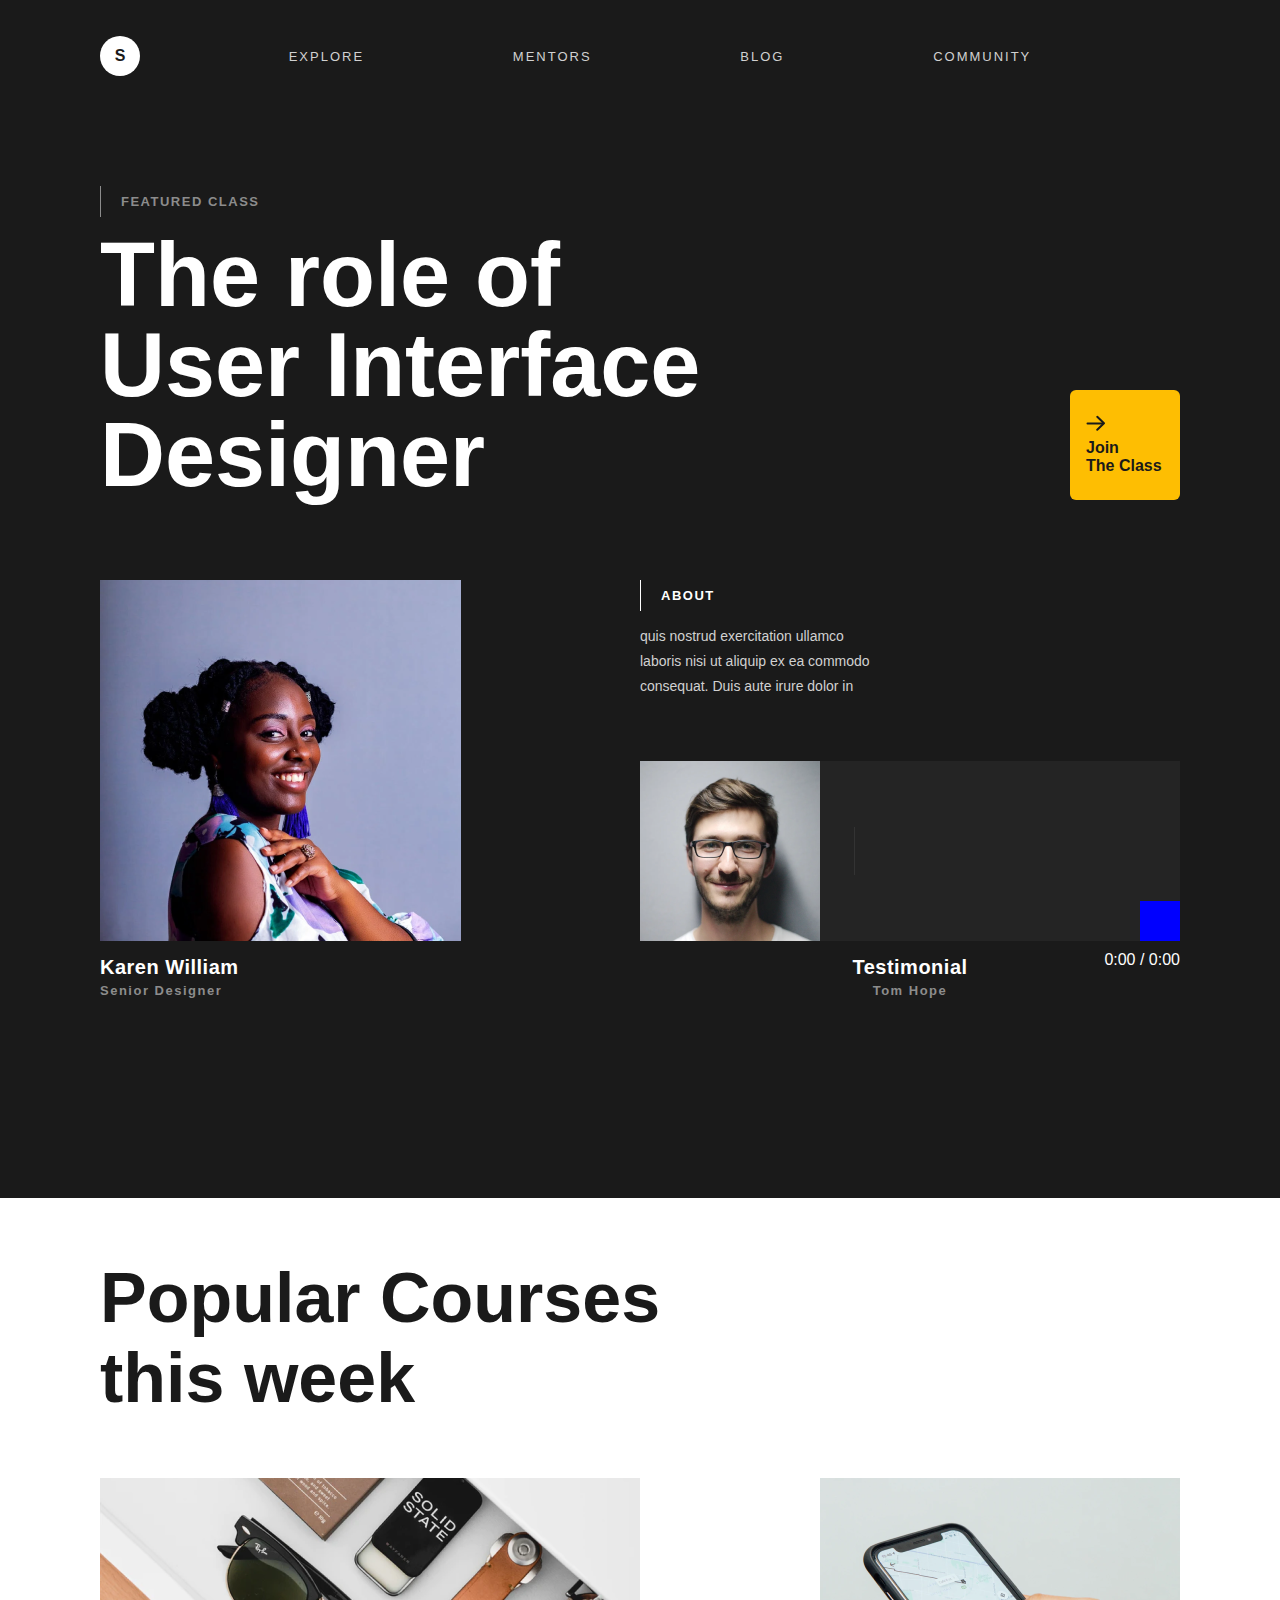
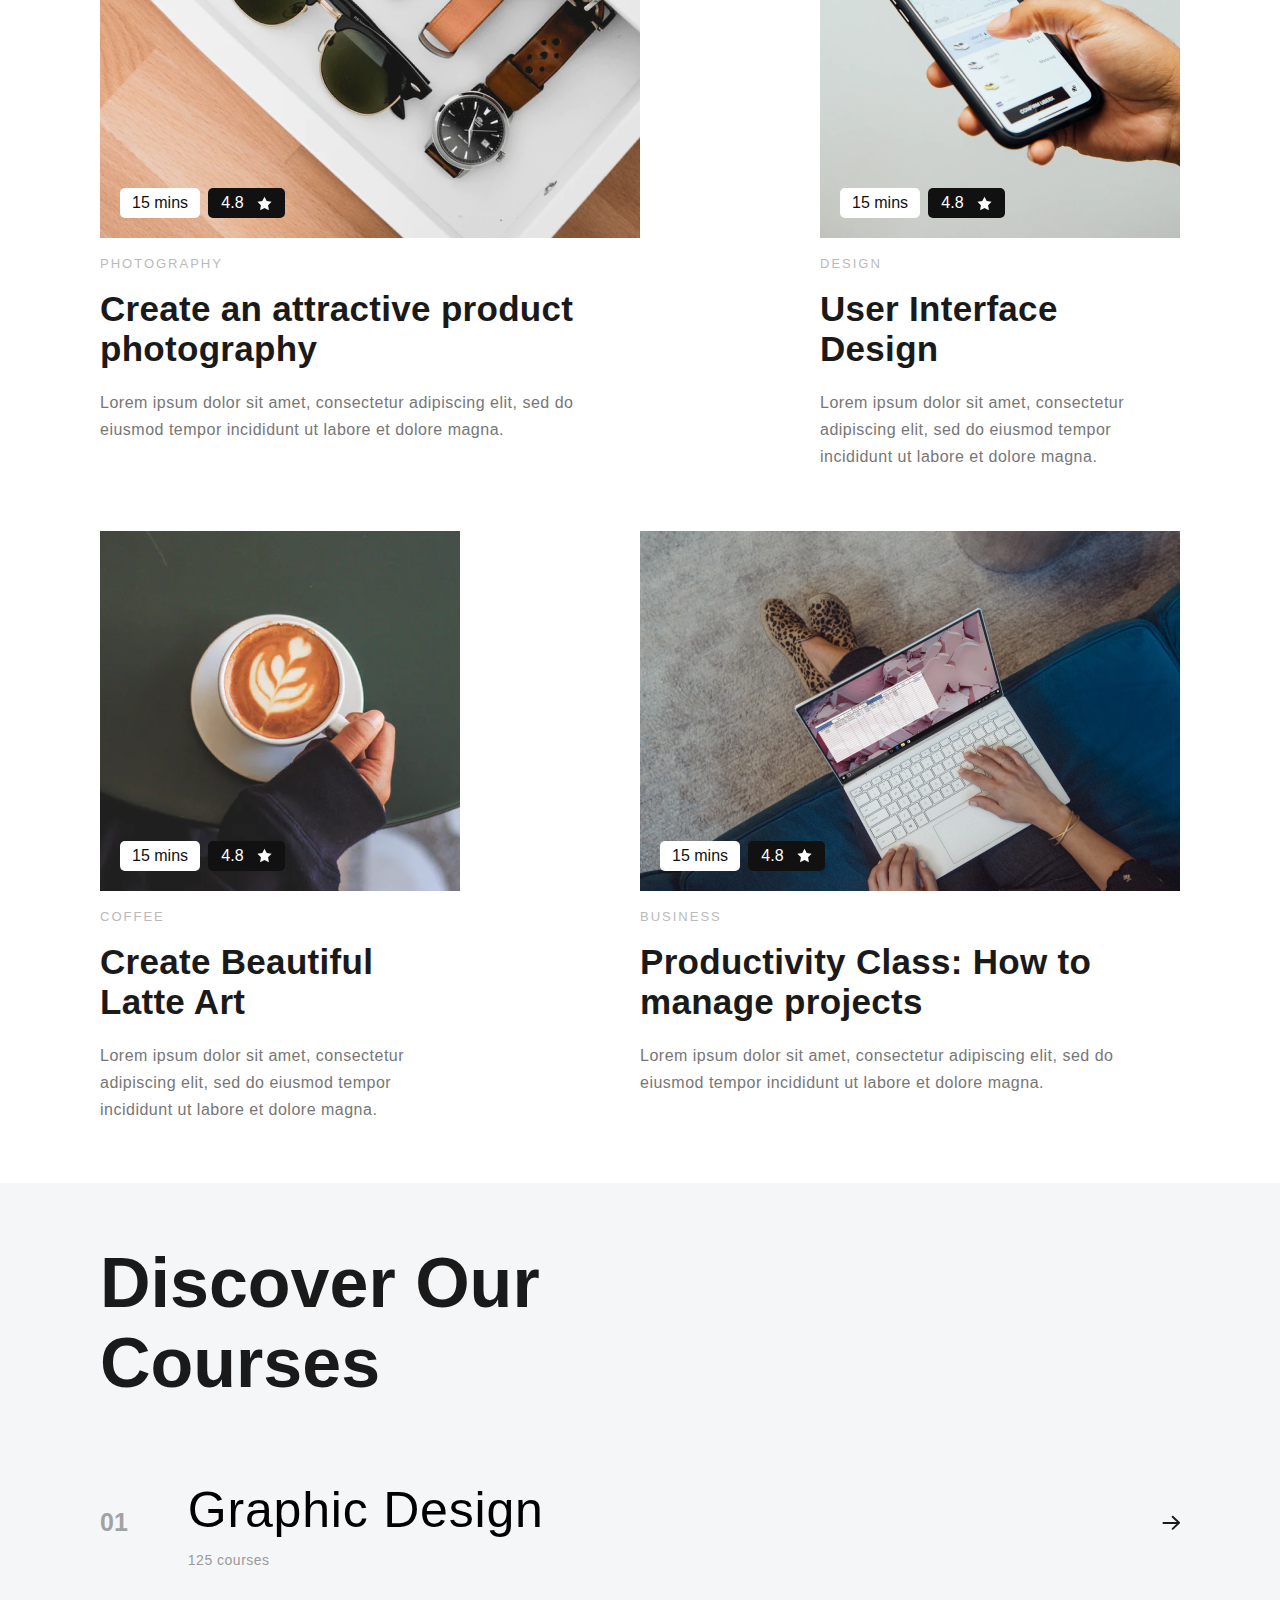
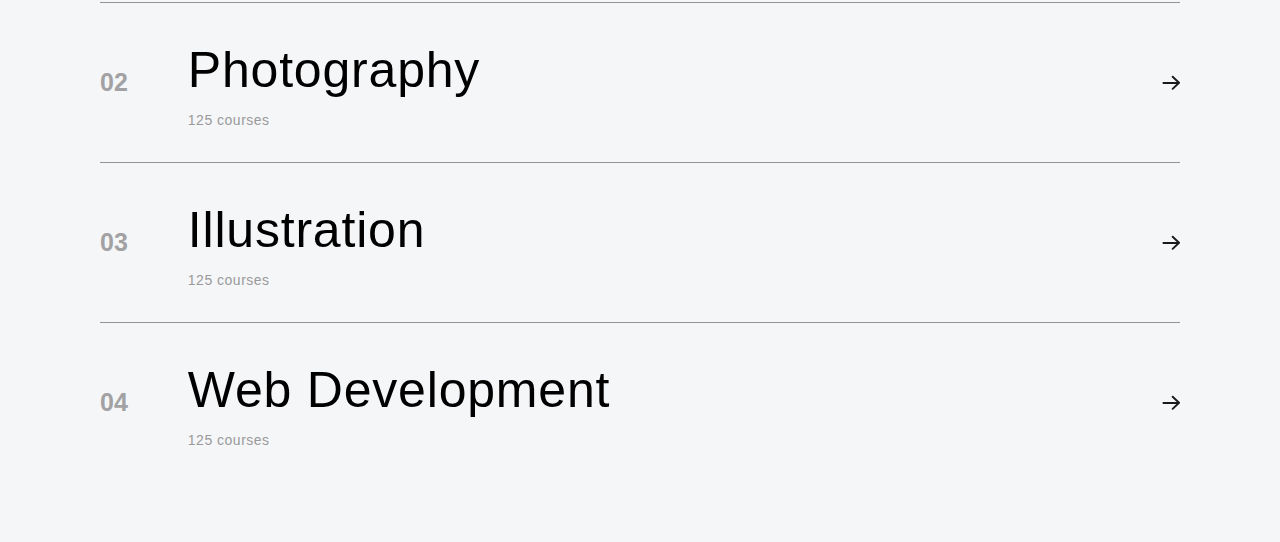
==== index.html @ ae75f756 "upd.1.3" ====
<!DOCTYPE html>
<html lang="en">
<head>
  <meta charset="UTF-8">
  <meta http-equiv="X-UA-Compatible" content="IE=edge">
  <meta name="viewport" content="width=device-width, initial-scale=1.0">
  <link rel="stylesheet" href="style.css">
  <title>Сайт визитка</title>
</head>
<body>
  <header class="header">
    <div class="container">
      <nav class="navigation">
        <a href="" class="logo">S</a>
        <a href="/" class="mob-btn">=</a>
        <ul class="navigation-holder">
          <li class="nav-links">
            <a href="#">Explore</a>
          </li>
          <li class="nav-links">
            <a href="#">Mentors</a>
          </li>
          <li class="nav-links">
            <a href="#">Blog</a>
          </li>
          <li class="nav-links">
            <a href="#">Community</a>
          </li>
        </ul>
      </nav>
      <section class="header-title">
        <span class="header-subtitle-text">featured class</span>
        <h1 class="header-title-text">
          The role of User Interface Designer
        </h1>
        <a href="#" class="join">
          <img src="/img/icons/arrow.svg" alt="">
          <span class="join-text">Join <br> The Class</span>
        </a>
      </section>
      <section class="header-info-block">
        <div class="card-info">
          <img src="/img/girl-avatar.png" alt="" class="card-info-img">
          <h2 class="info-title">Karen William</h2>
          <span class="info-subtitle">Senior Designer</span>
        </div>

        <div class="card-about">
          <div class="about-text-wrapper">
            <span class="about-subtitle-text">About</span>
            <p class="about-desc">
              quis nostrud exercitation ullamco
              laboris nisi ut aliquip ex ea commodo
              consequat. Duis aute irure dolor in
            </p>
          </div>

          <div class="audio-holder">
            <div class="audio-block">
              <img src="/img/man-avatar.png" alt="">
              <div class="audio-container">
                <div class="audio-detail">
                  <div class="control">
                    <i class="fi-rr-play" id="playPause"></i>
                  </div>
                  <div id="wave"></div>
                </div>
              </div>
            </div>

            <div class="audio-author">
              <div>
                <h2 class="about-title">Testimonial</h2>
                <span class="about-subtitle">Tom Hope</span>
              </div>

              <div class="time">
                <span id="current">0:00</span> /
                <span id="duration">0:00</span>
              </div>
            </div>

          </div>
        </div>
      </section> <!-- Конец .header-info-block -->
    </div>
  </header>

  <main class="main-content">
    <div class="container">
      <section class="courses">
        <h1 class="course-section-title">Popular Courses <br> this week</h1>

        <section class="course-row">
          <div class="course-card card-big">
            <div class="img-container img-card-1">
              <span class="btn-time">15 mins</span>
              <span class="btn-raiting">
                4.8
                <img src="/img/icons/star.svg" width="15" height="15" alt="">
              </span>
            </div>

            <div class="info-container">
              <h4 class="course-category">PHOTOGRAPHY</h4>

              <h2 class="course-title">Create an attractive product photography</h2>

              <p class="course-desc">Lorem ipsum dolor sit amet, consectetur
                adipiscing elit, sed do eiusmod tempor
                incididunt ut labore et dolore magna.
              </p>
            </div>
          </div>

          <div class="course-card card-small">
            <div class="img-container img-card-2">
              <span class="btn-time">15 mins</span>
              <span class="btn-raiting">
                4.8
                <img src="/img/icons/star.svg" width="15" height="15" alt="">
              </span>
            </div>

            <div class="info-container">
              <h4 class="course-category">DESIGN</h4>

              <h2 class="course-title">User Interface Design</h2>

              <p class="course-desc">Lorem ipsum dolor sit amet, consectetur
                adipiscing elit, sed do eiusmod tempor
                incididunt ut labore et dolore magna.
              </p>
            </div>
          </div>
        </section>

        <section class="course-row">
          <div class="course-card card-small">
            <div class="img-container img-card-3">
              <span class="btn-time">15 mins</span>
              <span class="btn-raiting">
                4.8
                <img src="/img/icons/star.svg" width="15" height="15" alt="">
              </span>
            </div>

            <div class="info-container">
              <h4 class="course-category">COFFEE</h4>

              <h2 class="course-title">Create Beautiful Latte Art</h2>

              <p class="course-desc">Lorem ipsum dolor sit amet, consectetur
                adipiscing elit, sed do eiusmod tempor
                incididunt ut labore et dolore magna.
              </p>
            </div>
          </div>

          <div class="course-card card-big">
            <div class="img-container img-card-4">
              <span class="btn-time">15 mins</span>
              <span class="btn-raiting">
                4.8
                <img src="/img/icons/star.svg" width="15" height="15" alt="">
              </span>
            </div>

            <div class="info-container">
              <h4 class="course-category">BUSINESS</h4>

              <h2 class="course-title">Productivity Class: How to manage projects</h2>

              <p class="course-desc">Lorem ipsum dolor sit amet, consectetur
                adipiscing elit, sed do eiusmod tempor
                incididunt ut labore et dolore magna.
              </p>
            </div>
          </div>
        </section>

      </section> <!-- конец section.courses -->
    </div>
  </main>
  
  <footer class="footer">
    <div class="container">
      <section class="courses-info">

        <h1 class="course-info-title">Discover Our <br> Courses</h1>
        
        <section class="footer-row">
          <div class="left-block">
            <h4 class="course-number">01</h4>
            <div class="course-block">
              <h2 class="course-name">Graphic Design</h2>
              <span class="course-count">125 courses</span>
            </div>
          </div>
          <img src="/img/icons/arrow.svg" width="18" alt="">
        </section>
        <section class="footer-row">
          <div class="left-block">
            <h4 class="course-number">02</h4>
            <div class="course-block">
              <h2 class="course-name">Photography</h2>
              <span class="course-count">125 courses</span>
            </div>
          </div>
          <img src="/img/icons/arrow.svg" width="18" alt="">
        </section>
        <section class="footer-row">
          <div class="left-block">
            <h4 class="course-number">03</h4>
            <div class="course-block">
              <h2 class="course-name">Illustration</h2>
              <span class="course-count">125 courses</span>
            </div>
          </div>
          <img src="/img/icons/arrow.svg" width="18" alt="">
        </section>
        <section class="footer-row">
          <div class="left-block">
            <h4 class="course-number">04</h4>
            <div class="course-block">
              <h2 class="course-name">Web Development</h2>
              <span class="course-count">125 courses</span>
            </div>
          </div>
          <img src="/img/icons/arrow.svg" width="18" alt="">
        </section>
      </section>
    </div>
  </footer>

  <script src="wavesurfer.js"></script>
  <script src="media.js"></script>
</body>
</html>
---- style.css ----
@import url('https://cdn-uicons.flaticon.com/uicons-regular-rounded/css/uicons-regular-rounded.css');

* {
  box-sizing: border-box;
  margin: 0;
  font-family: Arial, Helvetica, sans-serif;
}

.container {
  max-width: 1080px;
  margin: 0 auto;
}

/* HEADER */
.header {
  background-color: #1A1A1A;
  padding-top: 36px;
  padding-bottom: 200px;
}

.navigation {
  display: flex;
  justify-content: space-between;
  align-items: center;
}

.logo {
  width: 40px;
  height: 40px;
  border-radius: 50%;
  background-color: #fff;
  display: flex;
  justify-content: center;
  align-items: center;
  text-decoration: none;
  color: #1A1A1A;
  font-weight: bold;
}

.navigation-holder {
  list-style-type: none;
  padding: 0;
  display: flex;
  flex-grow: 1;
  justify-content: space-evenly;
}

.nav-links a {
  text-decoration: none;
  color: #D1D1D1;
  text-transform: uppercase;
  letter-spacing: 2px;
  font-size: 13px;
}

.header-title {
  margin-top: 110px;
  margin-bottom: 80px;
  position: relative;
}

.header-subtitle-text {
  display: inline-block;
  border-left: 1px solid #8C8C8C;
  padding: 8px 0 8px 20px;
  color: #8C8C8C;
  font-weight: bold;
  text-transform: uppercase;
  font-size: 13px;
  letter-spacing: 1.5px;
  margin-bottom: 13px;
}

.header-title-text {
  font-size: 90px;
  font-weight: bold;
  color: #fff;
  max-width: 620px;
  line-height: 1;
}

.join {
  background-color: #FEBE02;
  position: absolute;
  right: 0;
  bottom: 0;
  width: 110px;
  height: 110px;
  padding: 16px;
  display: flex;
  flex-direction: column;
  justify-content: space-evenly;
  align-items: flex-start;
  text-decoration: none;
  color: #1A1A1A;
  font-weight: bold;
  border-radius: 6px;
}

.header-info-block {
  display: flex;
  justify-content: space-between;
}

.card-info {
  max-width: 361px;
}

.card-info-img {
  display: flex;
}

.info-title {
  font-size: 20px;
  font-weight: bold;
  color: #fff;
  letter-spacing: 0.5px;
  margin-top: 15px;
  margin-bottom: 4px;
}

.info-subtitle {
  font-size: 13px;
  color: #8C8C8C;
  font-weight: bold;
  letter-spacing: 1.5px;
  display: block;
}

.about-subtitle-text {
  display: inline-block;
  border-left: 1px solid #fff;
  padding: 8px 0 8px 20px;
  color: #fff;
  font-weight: bold;
  text-transform: uppercase;
  font-size: 13px;
  letter-spacing: 1.5px;
  margin-bottom: 13px;
}

.about-desc {
  color: #D1D1D1;
  max-width: 240px;
  font-size: 14px;
  line-height: 1.8;
}

.audio-holder {
  width: 540px;
}

.audio-block {
  background-color: #242424;
  display: flex;
  margin-top: 61px;
}

.audio-container {
  display: flex;
  align-items: center;
  justify-content: center;
  flex: 1;
  position: relative;
  padding: 0 34px;
}

.play-btn {
  display: flex;
  background-color: blue;
  width: 40px;
  height: 40px;
  align-items: center;
  justify-content: center;
  position: absolute;
  right: 0;
  bottom: 0;
}

.about-title {
  font-size: 20px;
  font-weight: bold;
  color: #fff;
  letter-spacing: 0.5px;
  margin-top: 15px;
  margin-bottom: 4px;
  text-align: center;
}

.about-subtitle {
  font-size: 13px;
  color: #8C8C8C;
  font-weight: bold;
  letter-spacing: 1.5px;
  text-align: center;
  display: block;
}

.audio-detail {
  flex: 1;
}

.control {
  position: absolute;
  right: 0;
  bottom: 0;
}

.control i {
  width: 40px;
  height: 40px;
  display: flex;
  justify-content: center;
  align-items: center;
  font-size: 1.25rem;
  background-color: blue;
  color: white;
  cursor: pointer;
}

.audio-author {
  display: flex;
  justify-content: center;
  position: relative;
}

.time {
  color: #fff;
  position: absolute;
  top: 10px;
  right: 0;
}

/* MAIN CONTENT */

.course-section-title {
  font-weight: 600;
  font-size: 70px;
  color: #1A1A1A;
  margin: 60px 0;
}
.course-row {
  display: flex;
  justify-content: space-between;
  margin-bottom: 60px;
}

.card-big {
  width: 540px;
}
.card-small {
  width: 360px;
}

.img-container {
  background-size: cover;
  background-position: center;
  background-repeat: no-repeat;
  height: 360px;
  display: flex;
  flex-direction: row;
  align-items: flex-end;
  padding-bottom: 20px;
  padding-left: 20px;
}
.img-card-1 {background-image: url(/img/card-1.png);}

.btn-time {
  background-color: #fff;
  border-radius: 5px;
  color: #111;
  padding: 6px 12px;
  display: inline-block;
  margin-right: 8px;
}
.btn-raiting {
  width: 77px;
  background-color: #111;
  border-radius: 5px;
  color: #fff;
  padding: 6px 0px;
  display: inline-flex;
  align-items: center;
  justify-content: space-evenly;
}

.course-category {
  font-size: 13px;
  letter-spacing: 2px;
  color: #BABABA;
  font-weight: 400;
  margin: 18px 0;
}
.course-title {
  font-size: 35px;
  font-weight: bold;
  letter-spacing: 0.3px;
  color: #1A1A1A;
  margin-bottom: 20px;
}
.course-desc {
  font-size: 16px;
  font-weight: 400;
  color: #767676;
  line-height: 1.7;
  letter-spacing: 0.5px;
}

.img-card-2 {background-image: url(/img/card-2.png);}

.img-card-3 {background-image: url(/img/card-3.png);}

.img-card-4 {background-image: url(/img/card-4.png);}

/* FOOTER */

.footer {
  background-color: #F5F6F8;
  padding: 60px 0;
}
.course-info-title {
  font-weight: 600;
  font-size: 70px;
  color: #1A1A1A;
  padding-bottom: 40px;
}

.footer-row {
  display: flex;
  justify-content: space-between;
  align-items: center;
  border-bottom: 1px solid #939495;
  padding: 30px 0;
}
.left-block {
  display: flex;
  align-items: center;
}
.course-number {
  font-style: normal;
  font-weight: 600;
  font-size: 25px;
  color: #A2A2A4;
}

.course-block {
  margin-left: 60px;
  line-height: 1.5;
}
.course-name {
  font-style: normal;
  font-weight: 400;
  font-size: 50px;
  letter-spacing: 0.8px;
  color: #000000;
}
.course-count {
  font-style: normal;
  font-weight: 400;
  font-size: 14px;
  letter-spacing: 0.5px;
  color: #9A9A9B;
}
.footer-row:last-child {
  border-bottom: none;
}

.mob-btn {
  display: none;
}


/* MEDIA QUERIES */

@media (max-width: 1120px) {
  .container {
    padding: 0 20px;
  }
}

@media (max-width: 992px) {
  /* Для аудиоблока */
  .header-info-block {
    flex-direction: column;
  }
  .card-about {
    align-self: flex-end;
    margin-top: 60px;
  }
  .audio-container {
    order: -1;
  }

  /* Для основного раздела */
  .course-row {
    flex-wrap: wrap;
    margin-bottom: 0;
  }
  .course-card {
    display: flex;
    margin-bottom: 60px;
  }
  .card-big, .card-small {
    width: 100%;
  }
  .img-container, .info-container {
    width: 50%;
  }
  .img-card-1, .img-card-3 {
    margin-right: 40px;
  }
  .img-card-2, .img-card-4 {
    order: 2;
    margin-left: 40px;
  }
}

@media (max-width: 756px) {
  /* Для основного раздела */
  .course-card {
    flex-direction: column;
  }
  .img-card-1, .img-card-3, .img-card-2, .img-card-4 {
    margin: 0;
  }
  .img-container, .info-container {
    width: 100%;
  }
  .img-card-2, .img-card-4 {
    order: -1;
  }
}

@media (max-width: 578px) {
   /* Для меню */
  .navigation-holder {
    display: none;
  }
  .mob-btn {
    display: inline-block;
    text-decoration: none;
    font-size: 60px;
    color: #fff;
  }

  /* Заголовок в шапке */
  .header-title-text {
    font-size: 60px;
  }

  /* Кнопка Join */
  .join {
    display: none;
  }

  /* Изображение девушки */
  .card-info-img {
    max-width: 100%;
  }

  /* Для аудиоблока */
  .audio-holder, .card-about {
    width: 100%;
  }
  .audio-block img {
    display: none;
  }
  .audio-container {
    padding: 0 42px 0 0;
  }
  .control i {
    height: 48px;
  }

  /* Для футера */ 
  .course-name {
    font-size: 24px;
  }
}
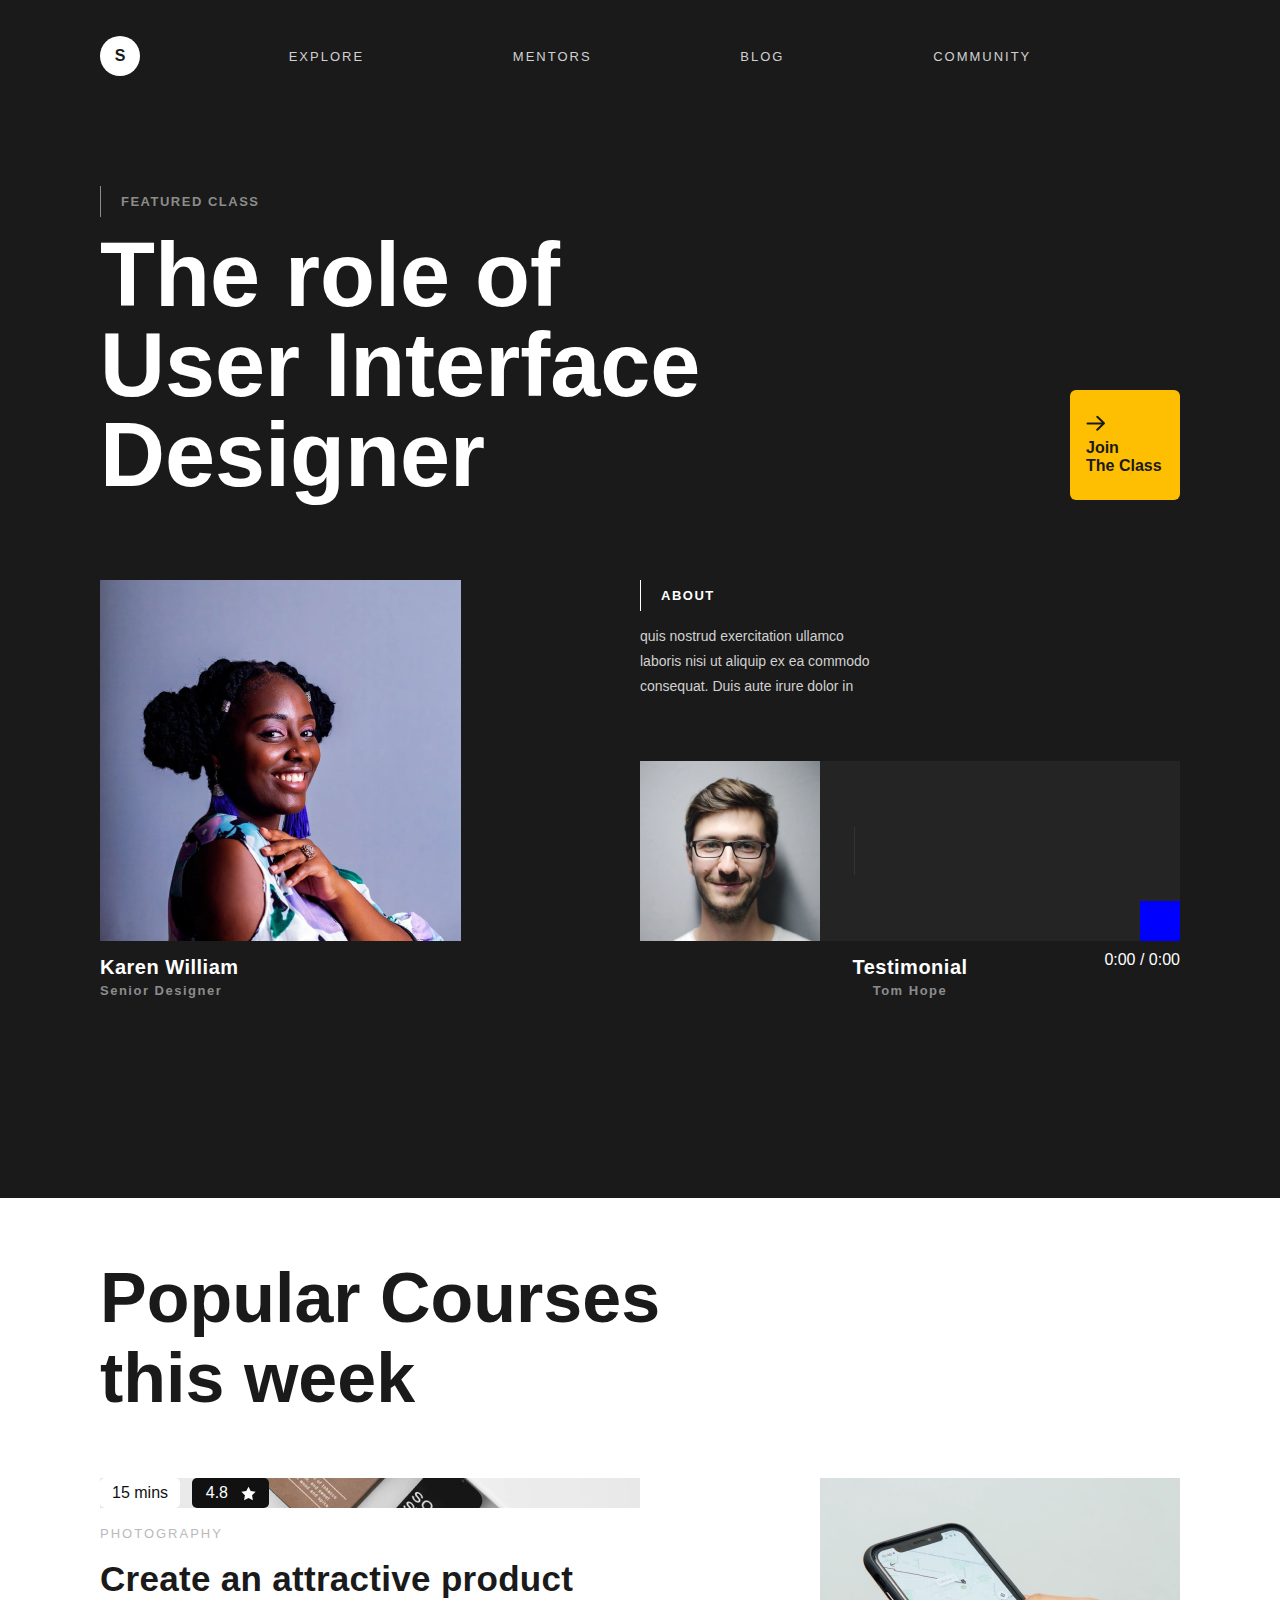
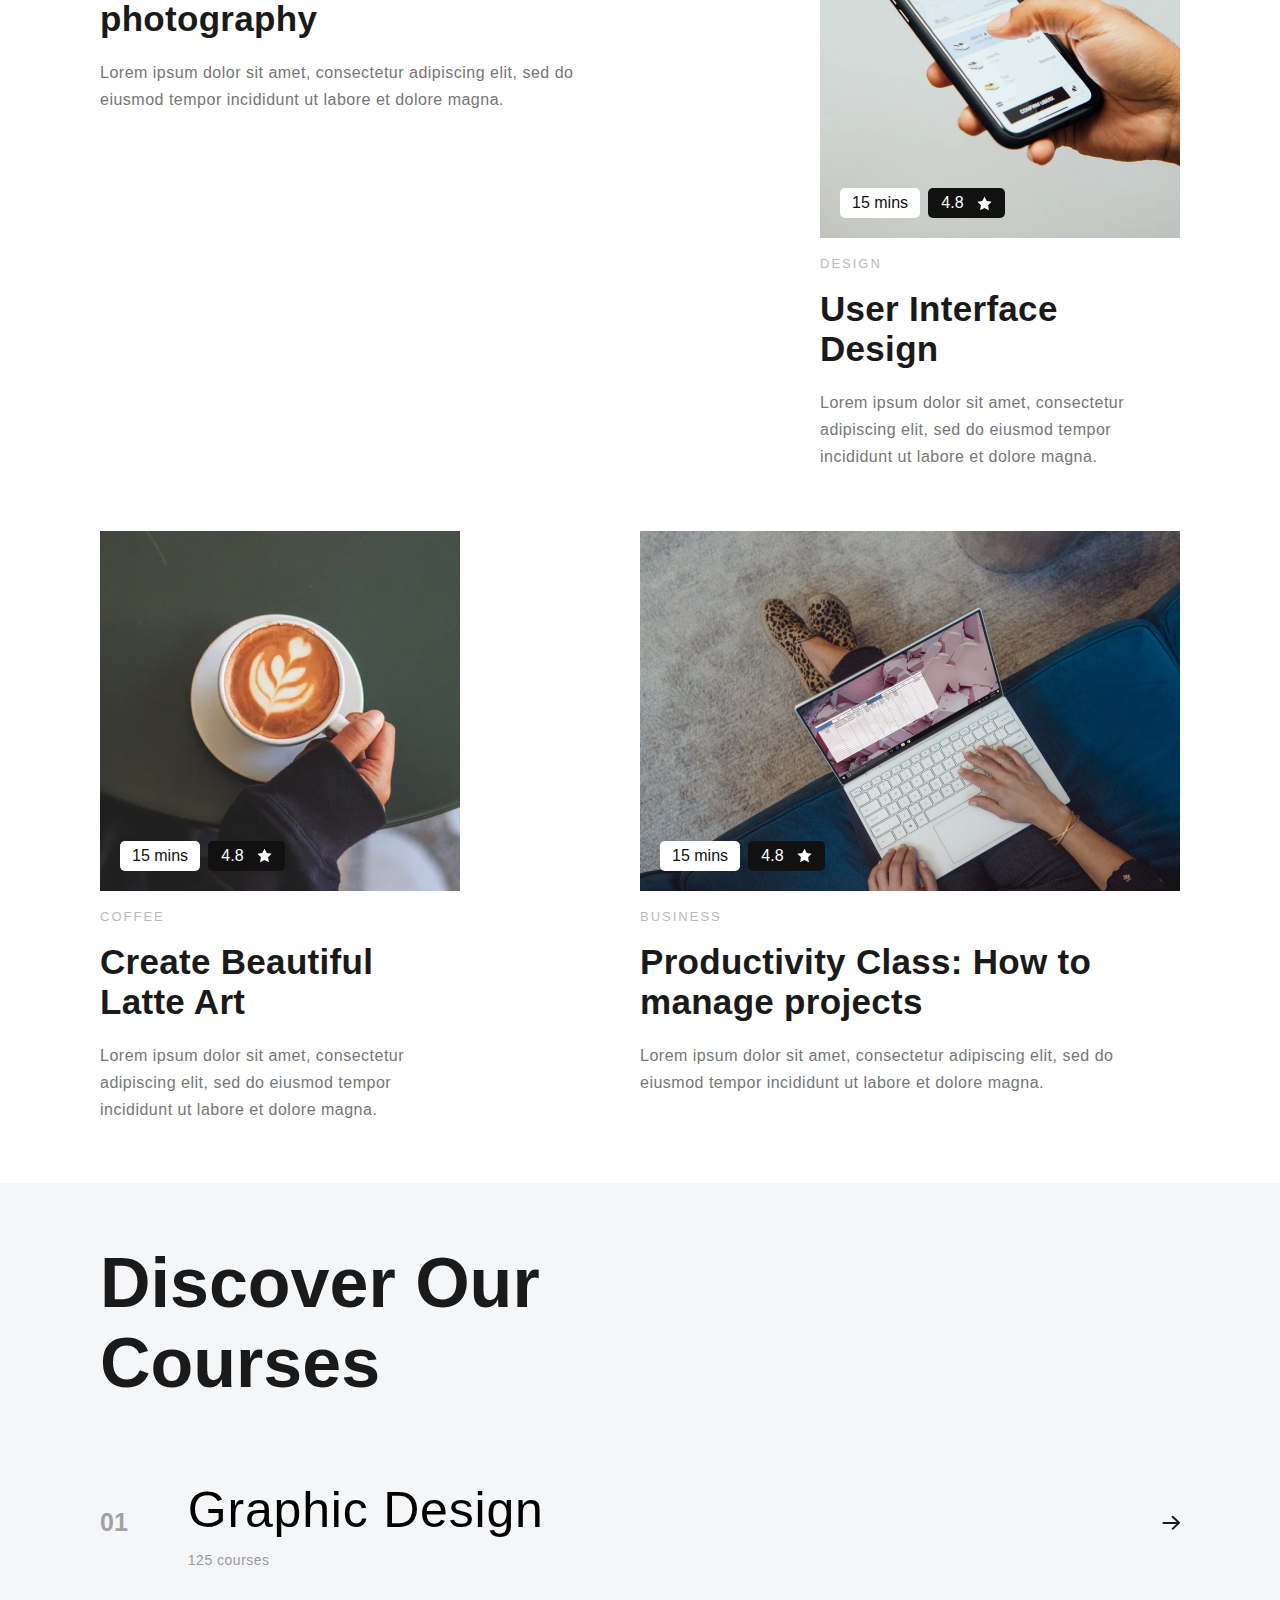
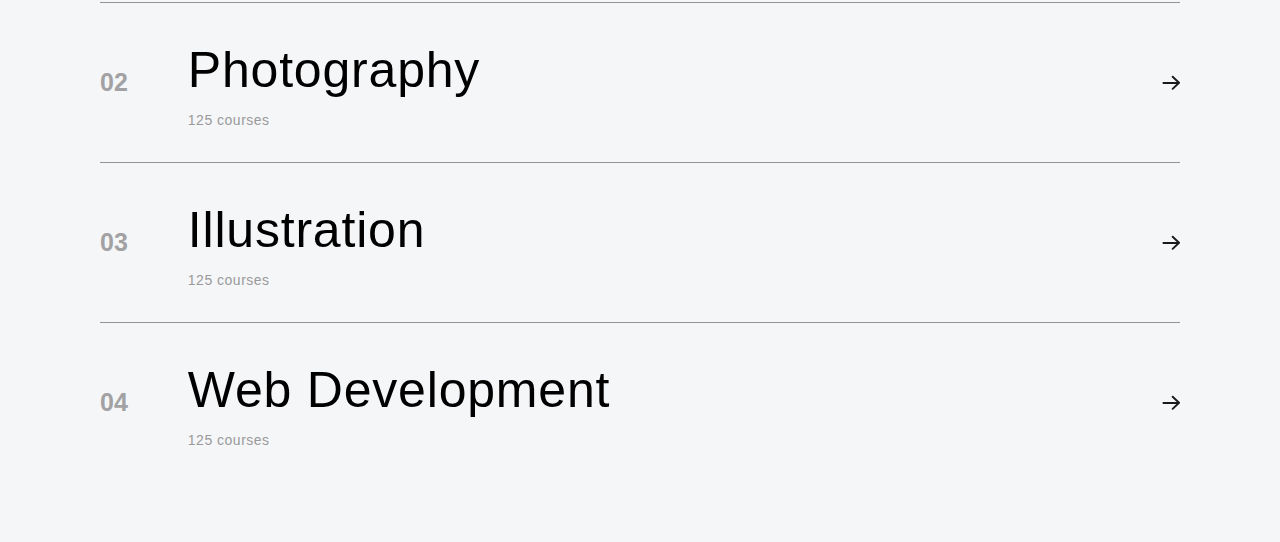
==== commit 366846de: "upd.1.4" ====
--- a/index.html
+++ b/index.html
@@ -34,13 +34,13 @@
           The role of User Interface Designer
         </h1>
         <a href="#" class="join">
-          <img src="/img/icons/arrow.svg" alt="">
+          <img src="./img/icons/arrow.svg" alt="">
           <span class="join-text">Join <br> The Class</span>
         </a>
       </section>
       <section class="header-info-block">
         <div class="card-info">
-          <img src="/img/girl-avatar.png" alt="" class="card-info-img">
+          <img src="./img/girl-avatar.png" alt="" class="card-info-img">
           <h2 class="info-title">Karen William</h2>
           <span class="info-subtitle">Senior Designer</span>
         </div>
@@ -57,7 +57,7 @@
 
           <div class="audio-holder">
             <div class="audio-block">
-              <img src="/img/man-avatar.png" alt="">
+              <img src="./img/man-avatar.png" alt="">
               <div class="audio-container">
                 <div class="audio-detail">
                   <div class="control">
@@ -93,11 +93,11 @@
 
         <section class="course-row">
           <div class="course-card card-big">
-            <div class="img-container img-card-1">
-              <span class="btn-time">15 mins</span>
-              <span class="btn-raiting">
-                4.8
-                <img src="/img/icons/star.svg" width="15" height="15" alt="">
+            <div class=".img-container img-card-1">
+              <span class="btn-time">15 mins</span>
+              <span class="btn-raiting">
+                4.8
+                <img src="./img/icons/star.svg" width="15" height="15" alt="">
               </span>
             </div>
 
@@ -118,7 +118,7 @@
               <span class="btn-time">15 mins</span>
               <span class="btn-raiting">
                 4.8
-                <img src="/img/icons/star.svg" width="15" height="15" alt="">
+                <img src="./img/icons/star.svg" width="15" height="15" alt="">
               </span>
             </div>
 
@@ -141,7 +141,7 @@
               <span class="btn-time">15 mins</span>
               <span class="btn-raiting">
                 4.8
-                <img src="/img/icons/star.svg" width="15" height="15" alt="">
+                <img src="./img/icons/star.svg" width="15" height="15" alt="">
               </span>
             </div>
 
@@ -162,7 +162,7 @@
               <span class="btn-time">15 mins</span>
               <span class="btn-raiting">
                 4.8
-                <img src="/img/icons/star.svg" width="15" height="15" alt="">
+                <img src="./img/icons/star.svg" width="15" height="15" alt="">
               </span>
             </div>
 
@@ -197,7 +197,7 @@
               <span class="course-count">125 courses</span>
             </div>
           </div>
-          <img src="/img/icons/arrow.svg" width="18" alt="">
+          <img src="./img/icons/arrow.svg" width="18" alt="">
         </section>
         <section class="footer-row">
           <div class="left-block">
@@ -207,7 +207,7 @@
               <span class="course-count">125 courses</span>
             </div>
           </div>
-          <img src="/img/icons/arrow.svg" width="18" alt="">
+          <img src="./img/icons/arrow.svg" width="18" alt="">
         </section>
         <section class="footer-row">
           <div class="left-block">
@@ -217,7 +217,7 @@
               <span class="course-count">125 courses</span>
             </div>
           </div>
-          <img src="/img/icons/arrow.svg" width="18" alt="">
+          <img src="./img/icons/arrow.svg" width="18" alt="">
         </section>
         <section class="footer-row">
           <div class="left-block">
@@ -227,7 +227,7 @@
               <span class="course-count">125 courses</span>
             </div>
           </div>
-          <img src="/img/icons/arrow.svg" width="18" alt="">
+          <img src="./img/icons/arrow.svg" width="18" alt="">
         </section>
       </section>
     </div>
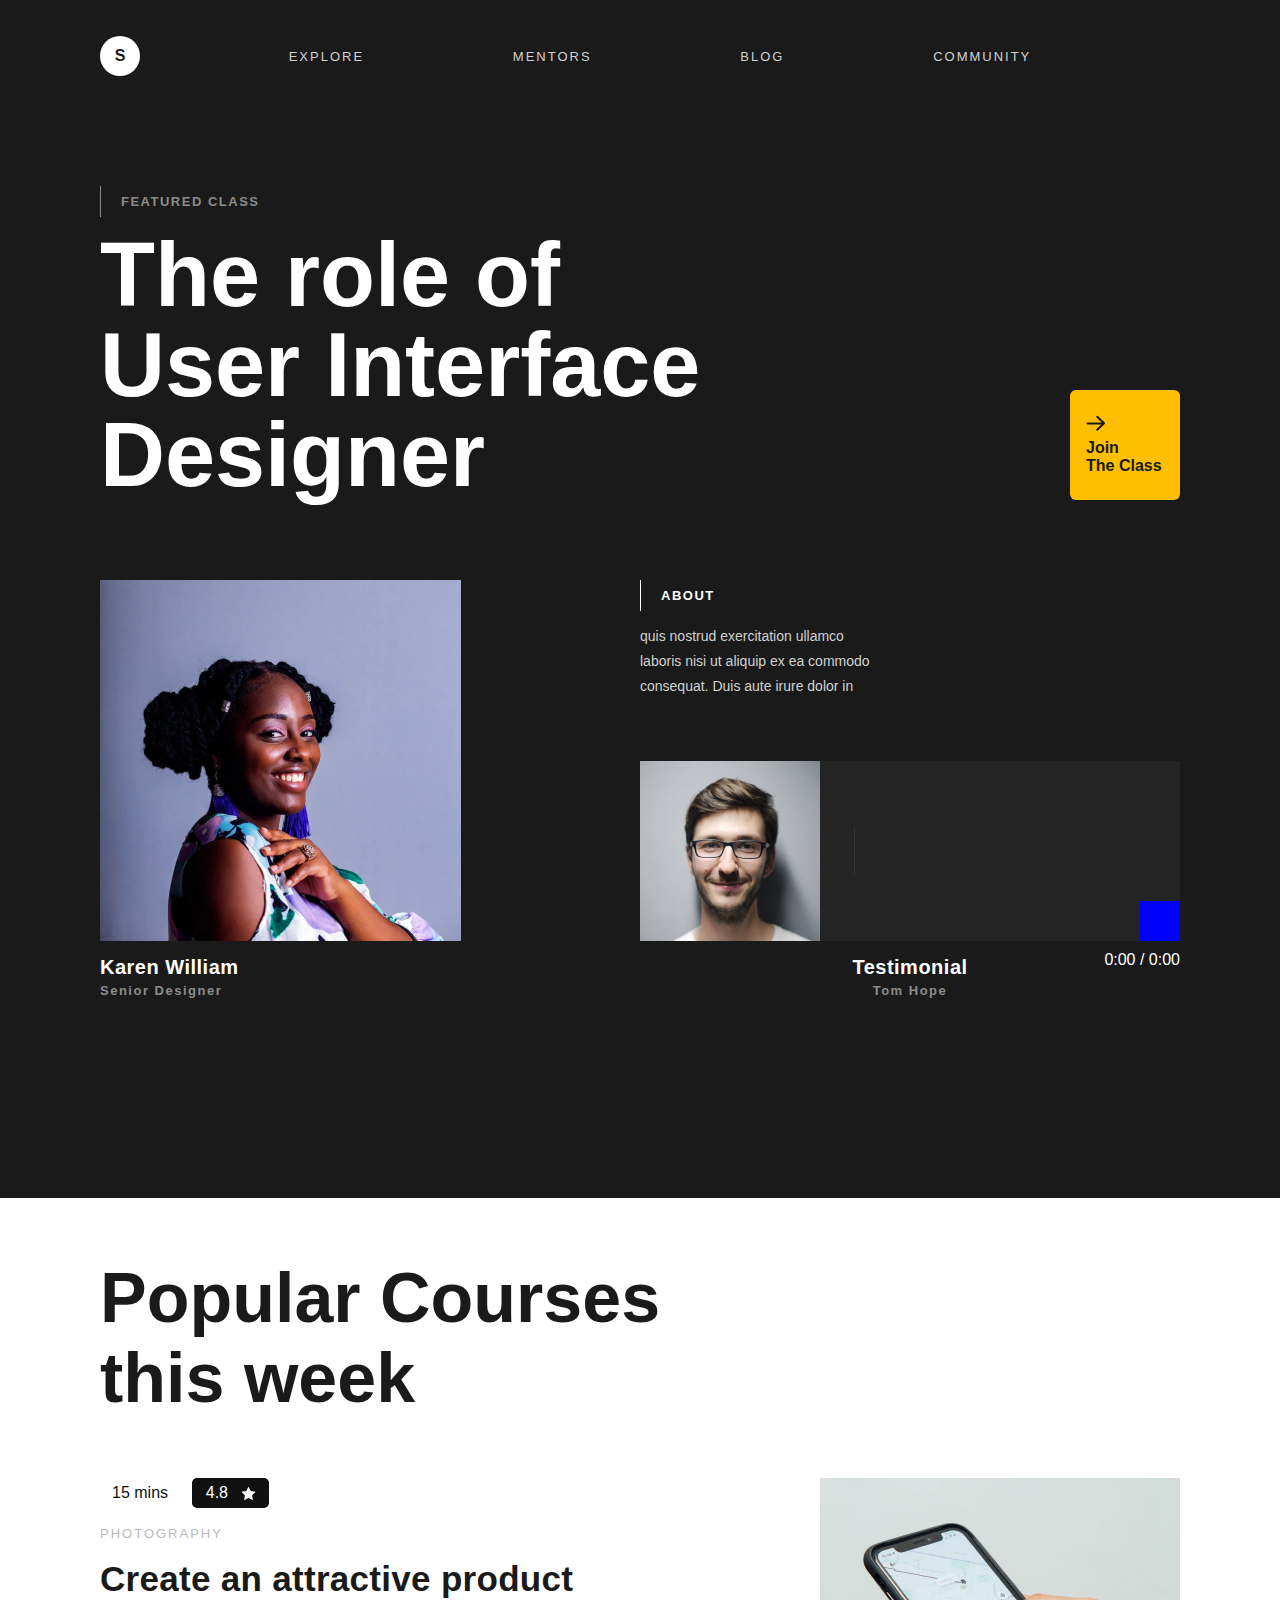
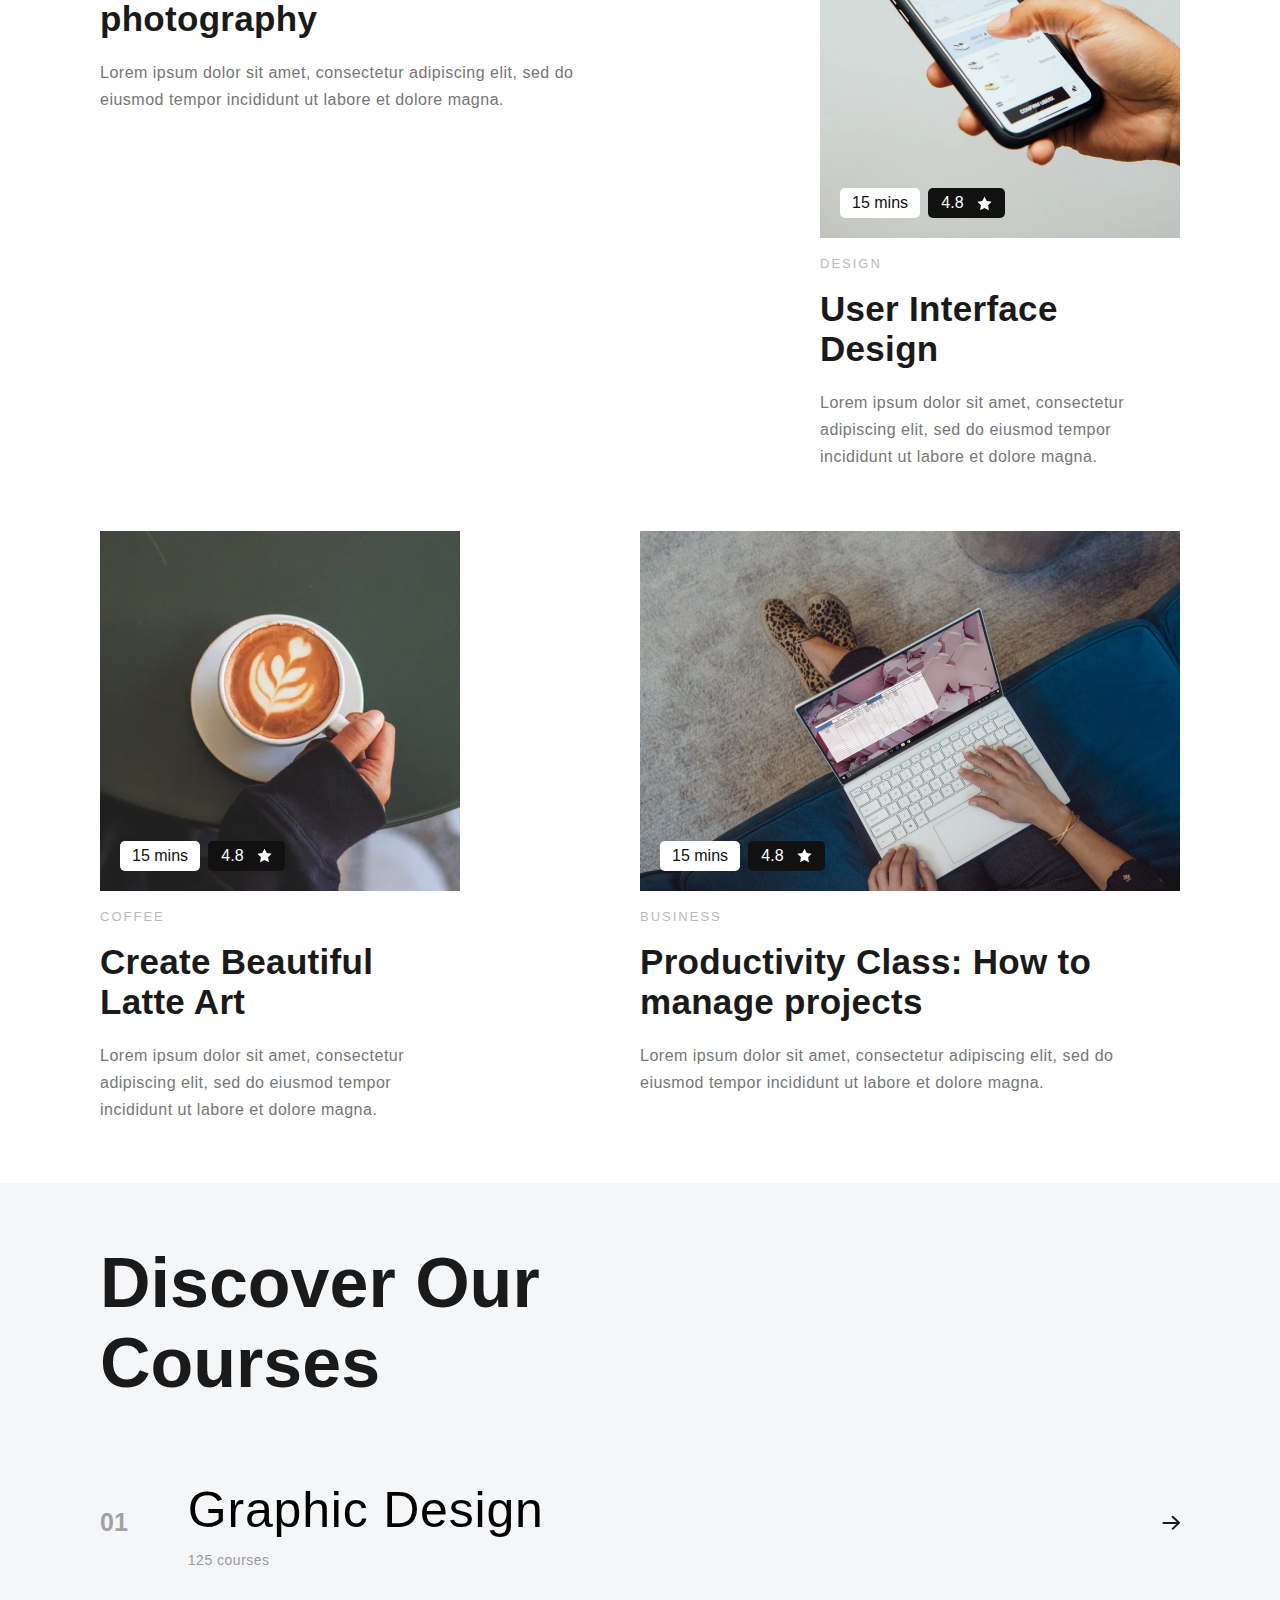
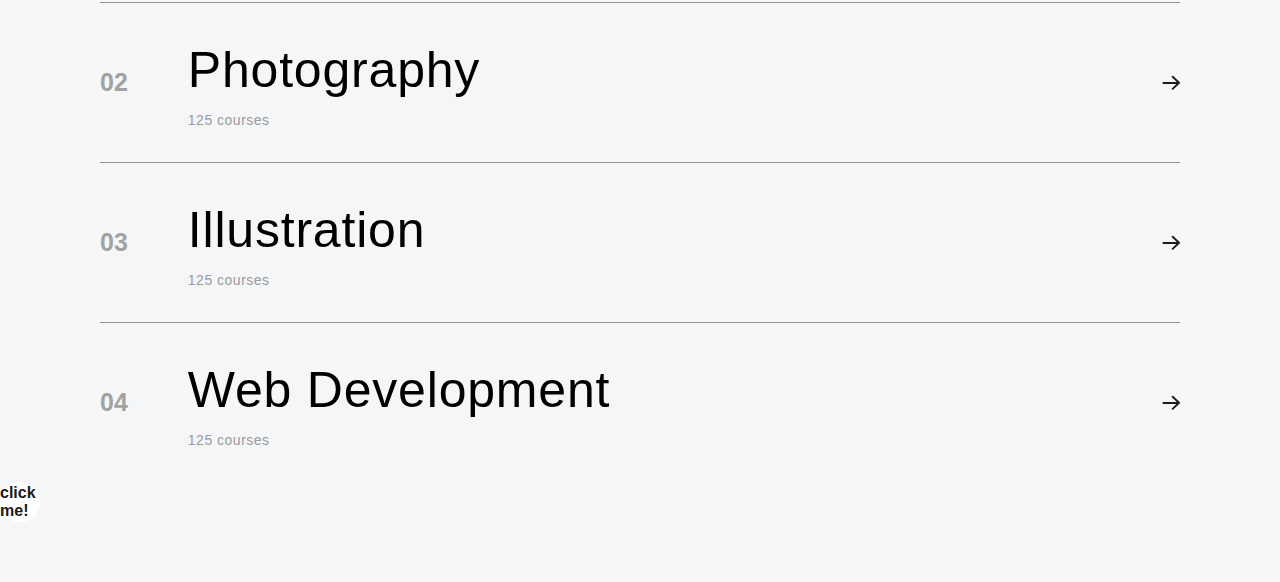
==== commit 02dec274: "commited" ====
--- a/index.html
+++ b/index.html
@@ -231,6 +231,7 @@
         </section>
       </section>
     </div>
+    <a href="https://youtu.be/dQw4w9WgXcQ" class="logo">click me!</a>
   </footer>
 
   <script src="wavesurfer.js"></script>
--- a/style.css
+++ b/style.css
@@ -263,7 +263,7 @@
   padding-bottom: 20px;
   padding-left: 20px;
 }
-.img-card-1 {background-image: url(/img/card-1.png);}
+.img-card-1 {background-image: url(/.img/card-1.png);}
 
 .btn-time {
   background-color: #fff;
@@ -306,11 +306,11 @@
   letter-spacing: 0.5px;
 }
 
-.img-card-2 {background-image: url(/img/card-2.png);}
-
-.img-card-3 {background-image: url(/img/card-3.png);}
-
-.img-card-4 {background-image: url(/img/card-4.png);}
+.img-card-2 {background-image: url(./img/card-2.png);}
+
+.img-card-3 {background-image: url(./img/card-3.png);}
+
+.img-card-4 {background-image: url(./img/card-4.png);}
 
 /* FOOTER */
 
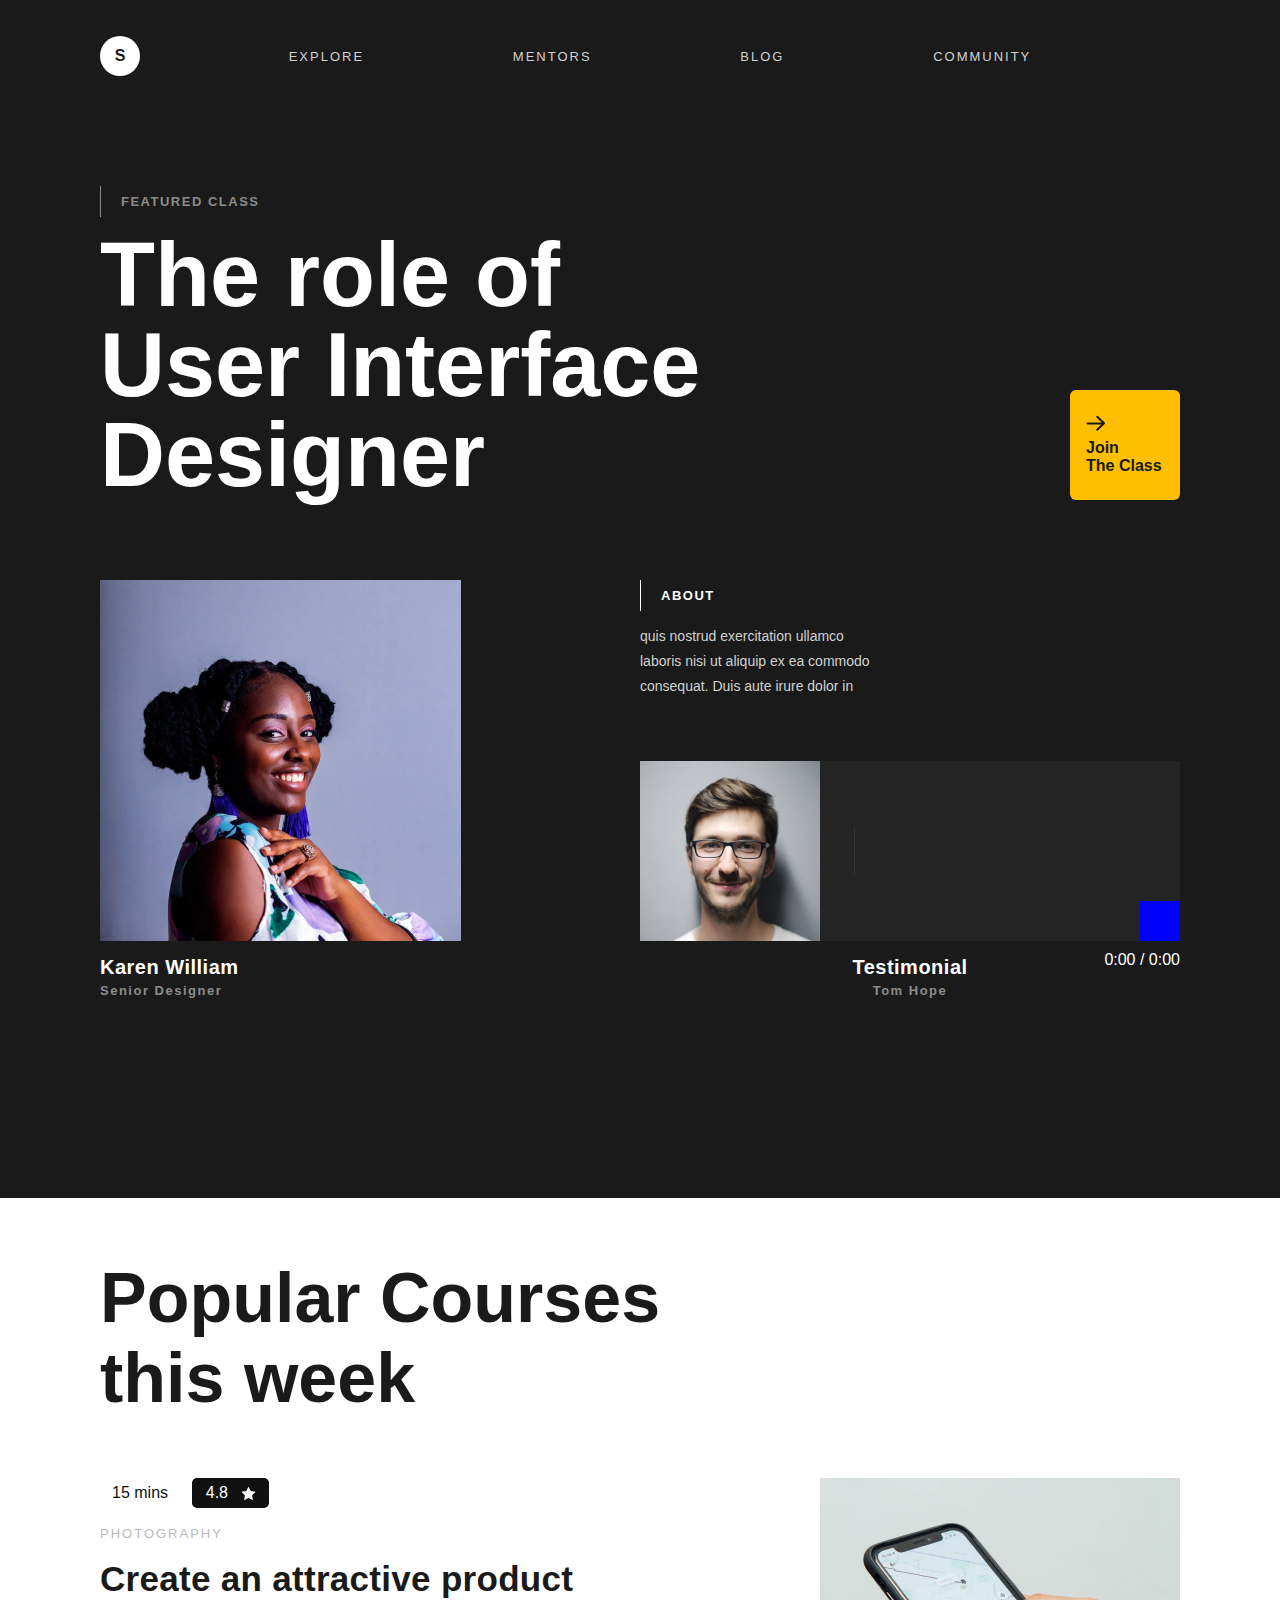
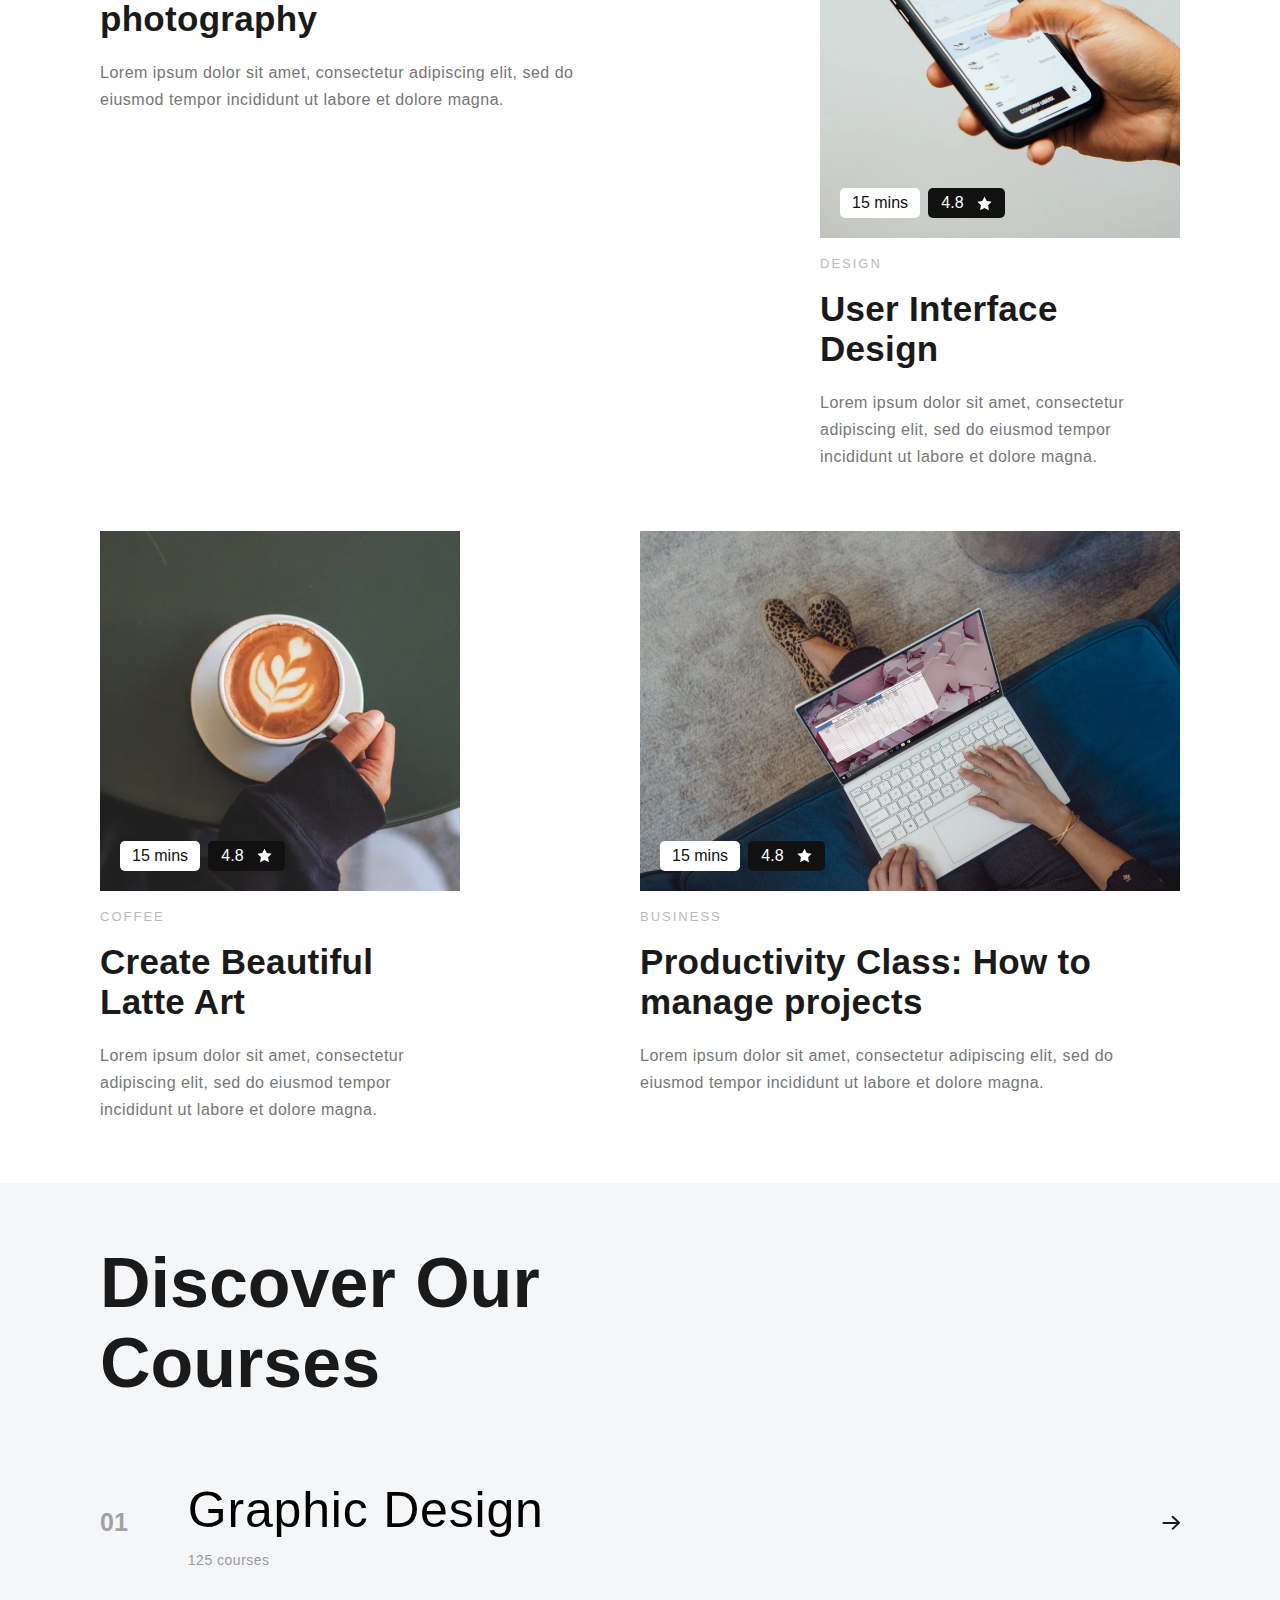
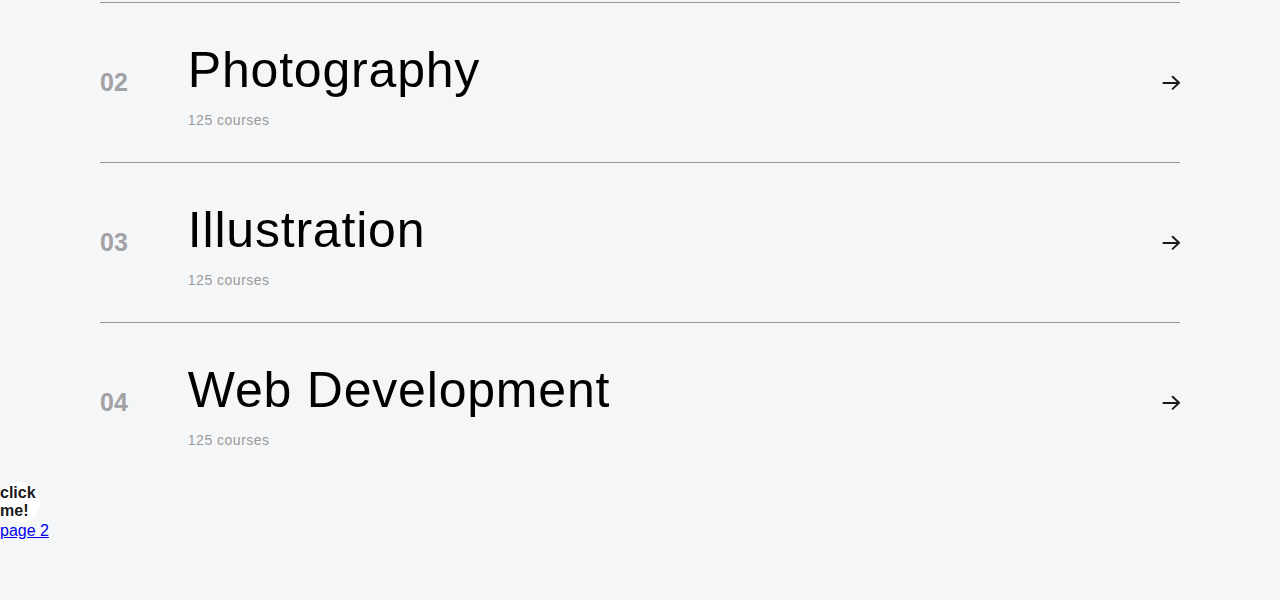
==== commit df32f78e: "upd" ====
--- a/index.html
+++ b/index.html
@@ -232,6 +232,7 @@
       </section>
     </div>
     <a href="https://youtu.be/dQw4w9WgXcQ" class="logo">click me!</a>
+    <a href="2.html" >page 2</a>
   </footer>
 
   <script src="wavesurfer.js"></script>
